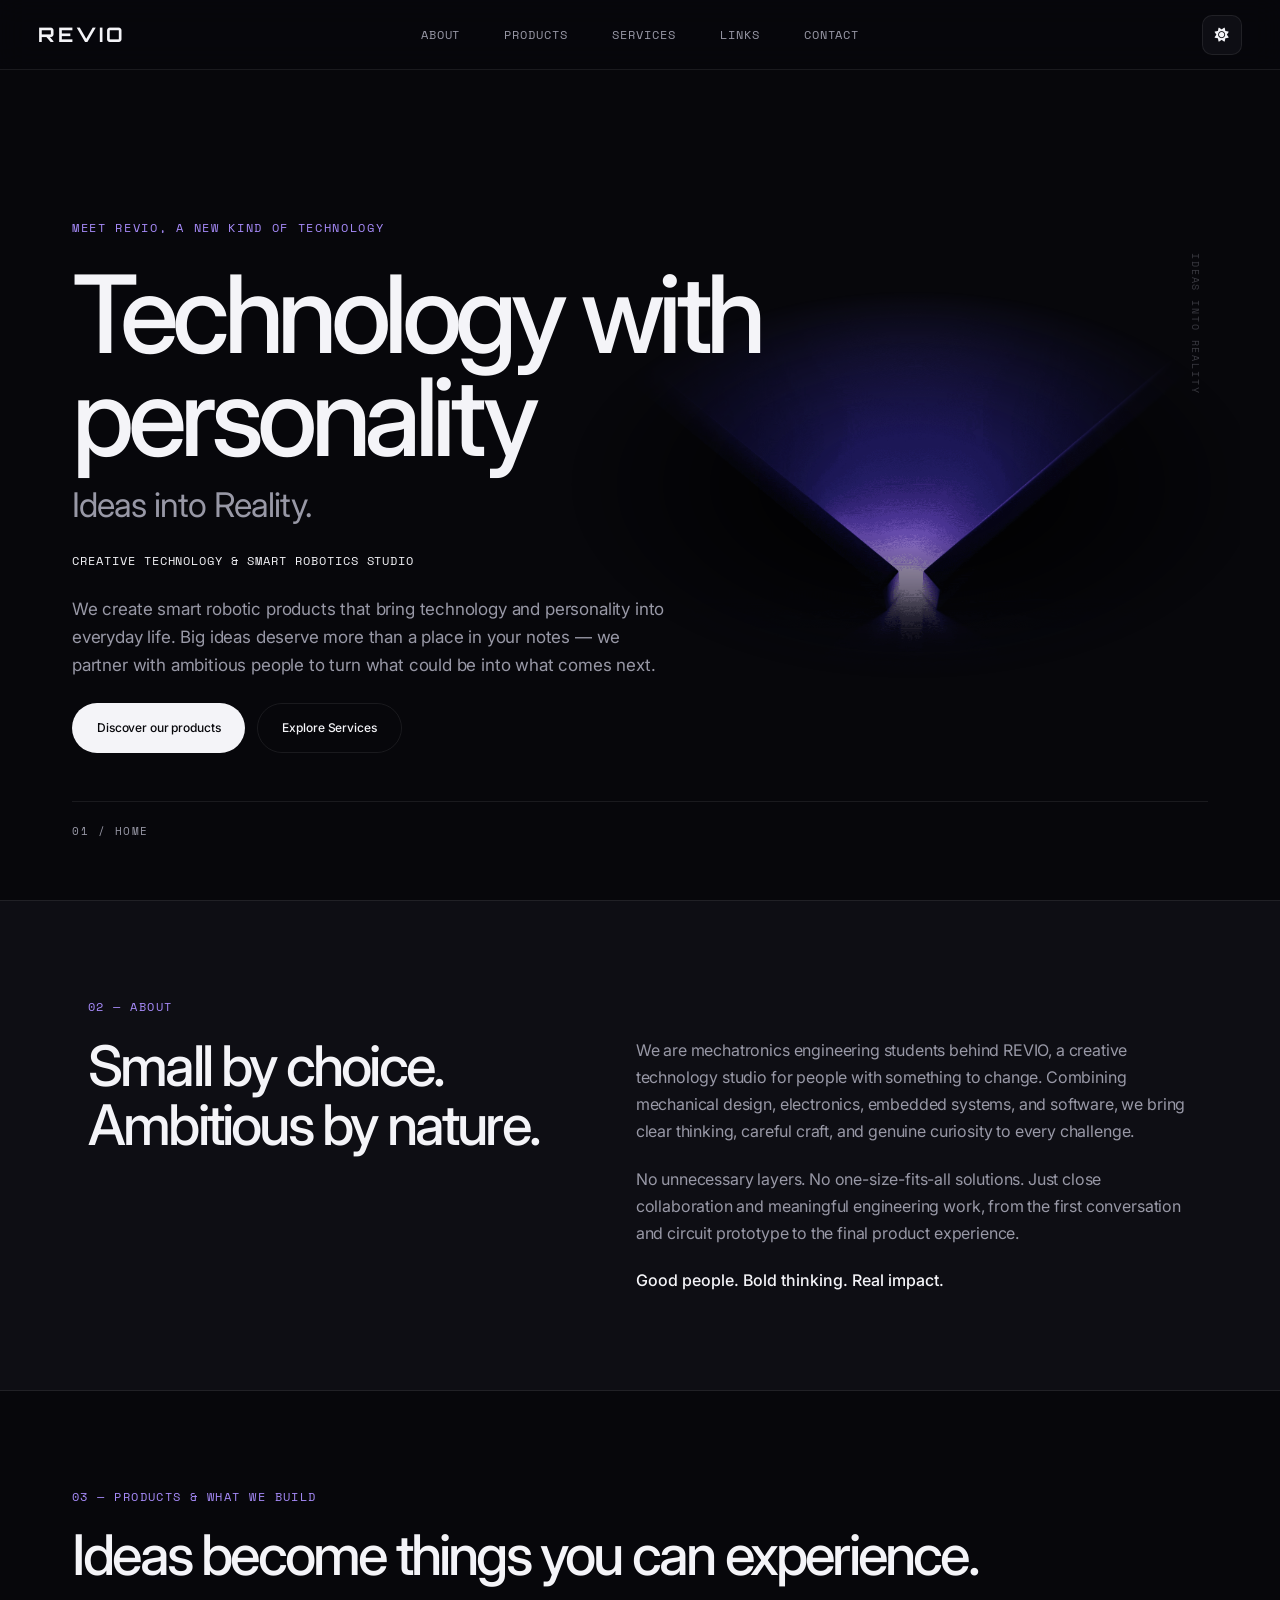
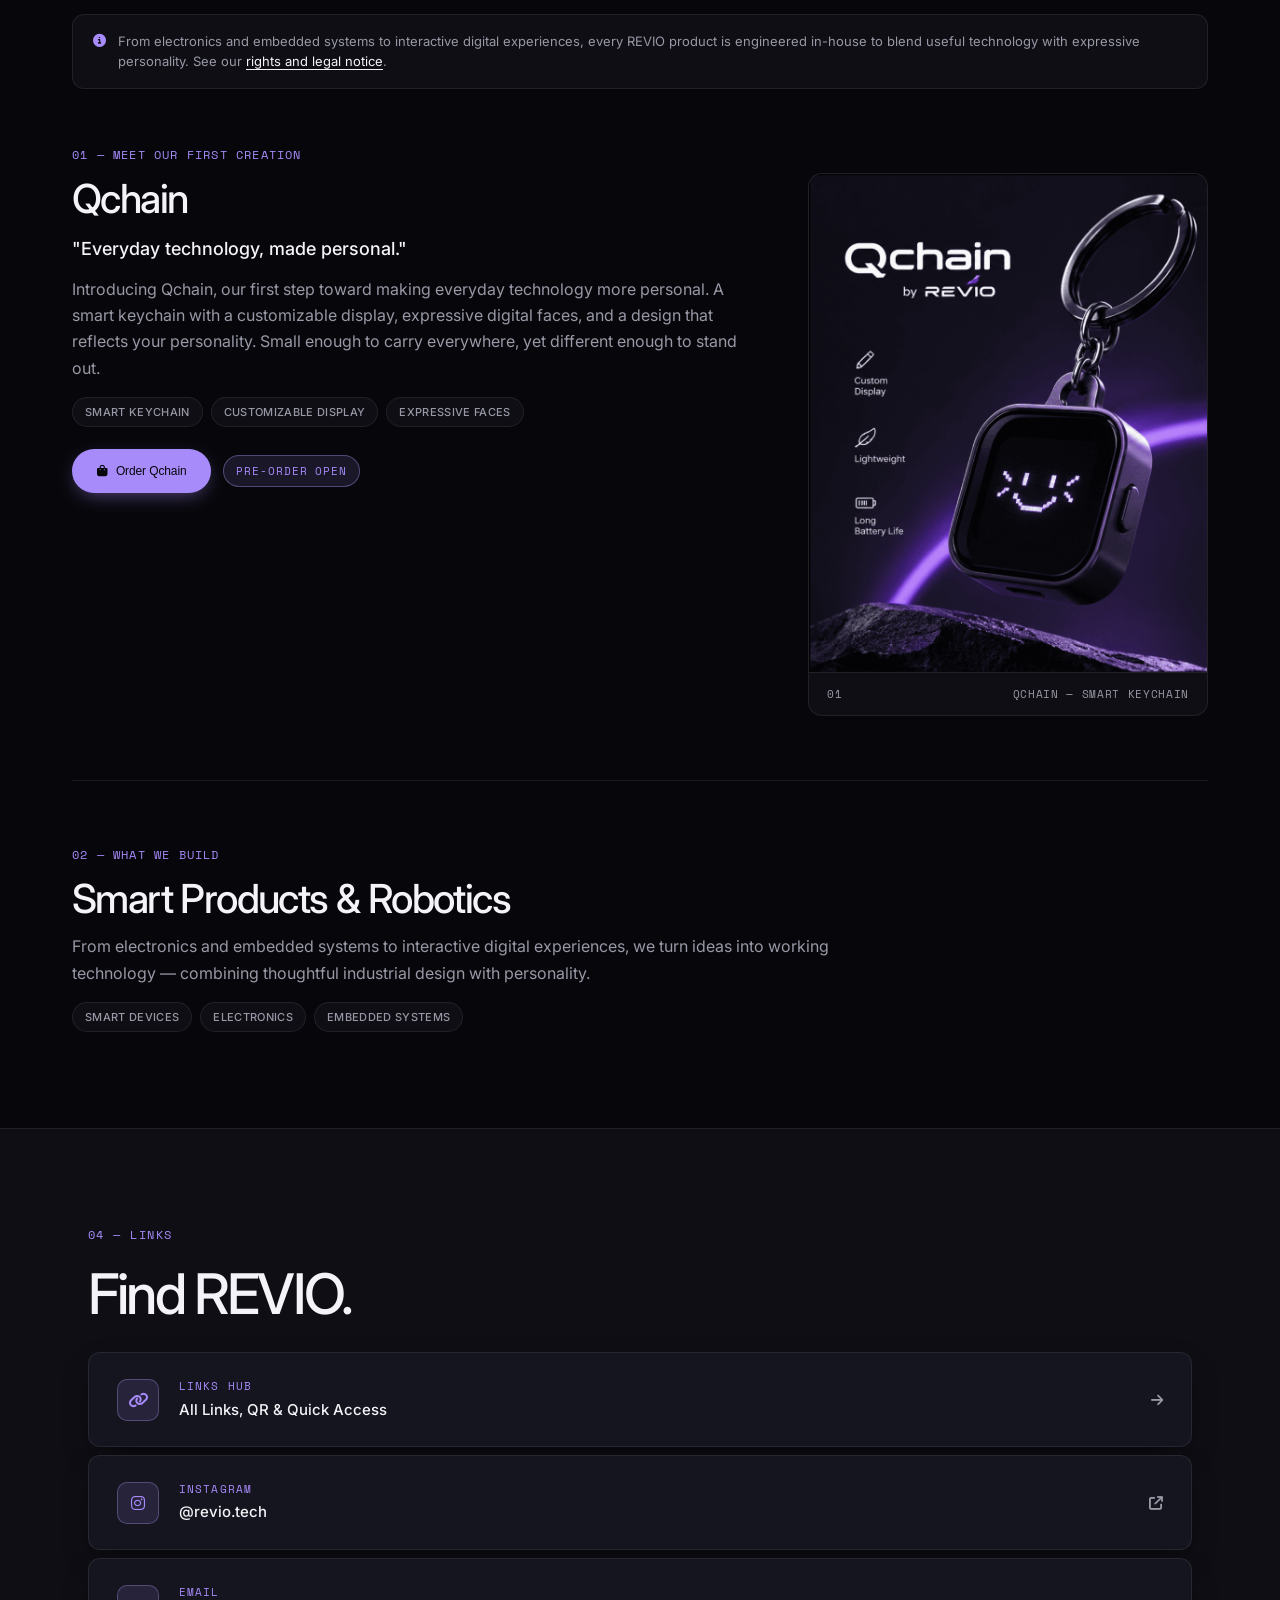
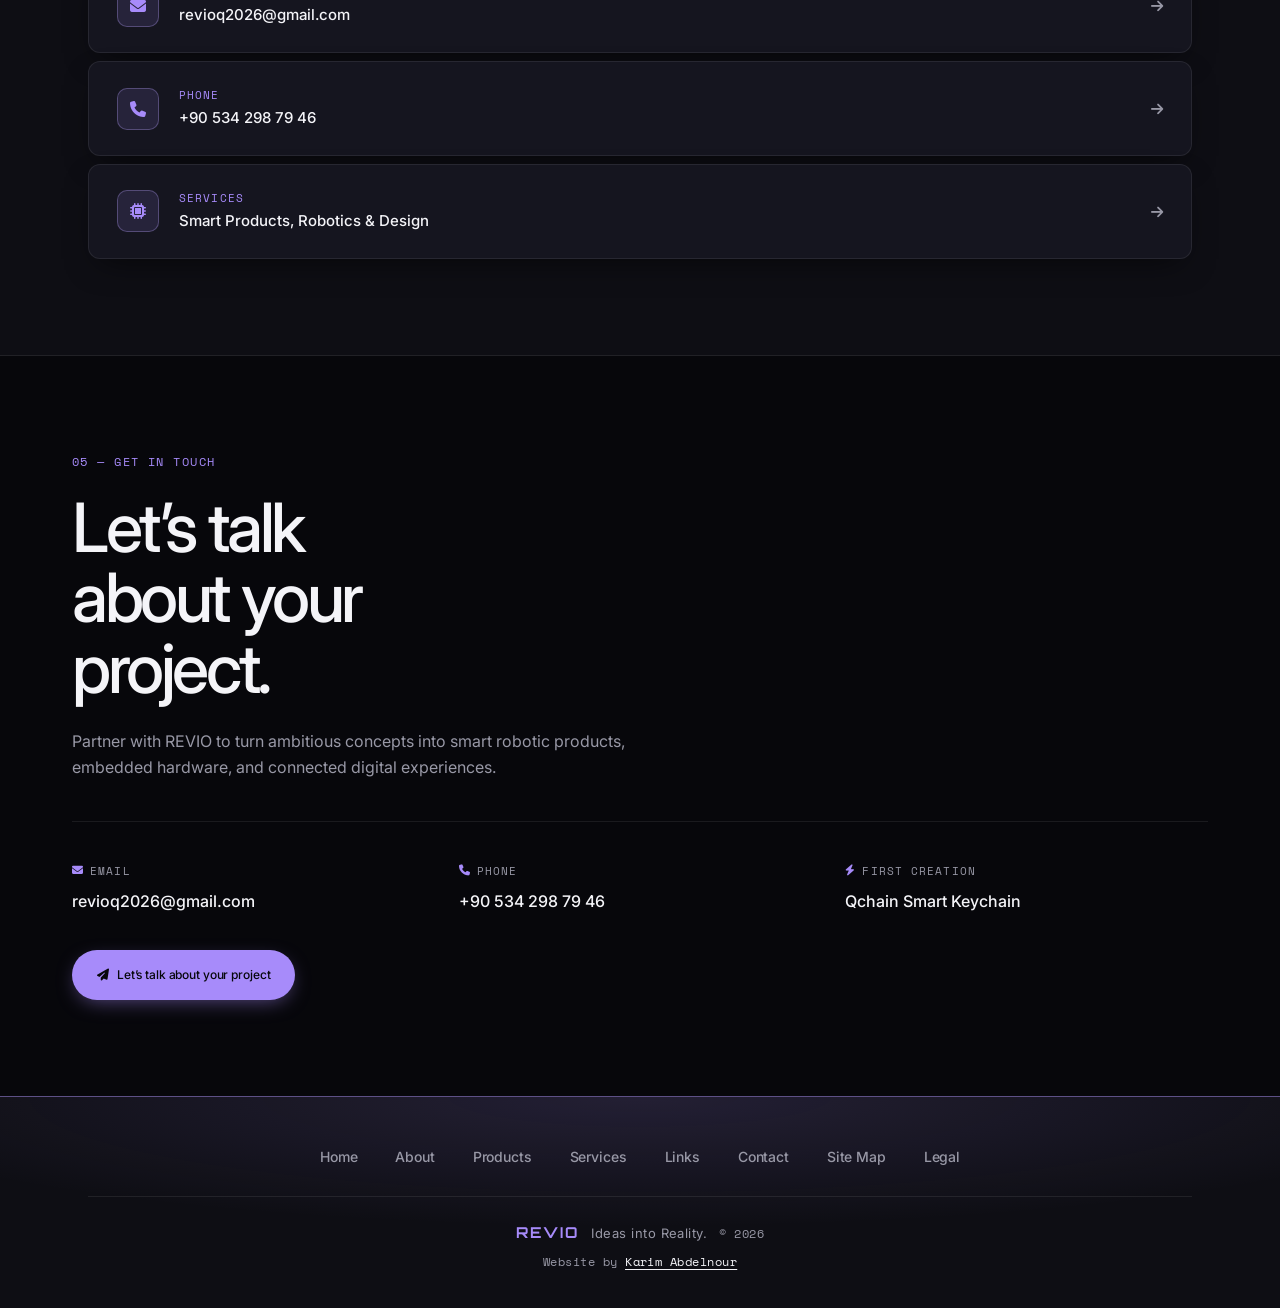
==== index.html @ 7140d154 "Build REVIO website with mobile optimization, order modal, and legal notices" ====
<!DOCTYPE html>
<html lang="en">
<head>
  <meta charset="UTF-8" />
  <meta name="viewport" content="width=device-width, initial-scale=1.0, viewport-fit=cover" />
  <title>REVIO — Ideas into Reality.</title>
  <meta name="description" content="REVIO is a creative technology studio founded by mechatronics engineering students building smart robotic products, embedded systems, and interactive experiences." />
  <link rel="icon" type="image/svg+xml" href="favicon.svg" />

  <!-- Open Graph / Meta -->
  <meta property="og:type" content="website" />
  <meta property="og:title" content="REVIO — Ideas into Reality." />
  <meta property="og:description" content="Strategy, design, and technology for ambitious ideas." />
  <meta property="og:site_name" content="REVIO" />
  <meta name="twitter:card" content="summary_large_image" />
  <meta name="twitter:title" content="REVIO — Ideas into Reality." />
  <meta name="twitter:description" content="We create smart robotic products that bring technology and personality into everyday life." />

  <!-- Theme Script -->
  <script src="theme.js"></script>

  <!-- Fonts & Icons -->
  <link rel="preconnect" href="https://fonts.googleapis.com" />
  <link rel="preconnect" href="https://fonts.gstatic.com" crossorigin />
  <link href="https://fonts.googleapis.com/css2?family=Inter:wght@400;500;600;700&family=Orbitron:wght@600;700;800&family=Space+Mono:wght@400;700&display=swap" rel="stylesheet" />
  <link rel="stylesheet" href="https://cdnjs.cloudflare.com/ajax/libs/font-awesome/6.5.1/css/all.min.css" />
  <link rel="stylesheet" href="style.css" />
</head>
<body>

  <!-- FIXED HEADER -->
  <header>
    <div class="header-content">
      <div class="header-left">
        <a href="#home" class="site-name">REVIO</a>
      </div>
      <nav id="main-nav">
        <a href="#about">About</a>
        <a href="#work">Products</a>
        <a href="services.html">Services</a>
        <a href="links.html">Links</a>
        <a href="contact.html">Contact</a>
      </nav>
      <div class="header-actions">
        <button class="hamburger" id="hamburger" aria-label="Toggle navigation menu" aria-expanded="false">
          <span></span><span></span><span></span>
        </button>
      </div>
    </div>
  </header>

  <!-- 01 — HERO -->
  <section id="home" class="hero">
    <div class="hero-bg-visual" aria-hidden="true">
      <img src="assets/hero-device.png" alt="" />
    </div>
    <div class="hero-content">
      <p class="hero-eyebrow">MEET REVIO, A NEW KIND OF TECHNOLOGY</p>
      <h1 class="hero-title">Technology with personality<em>Ideas into Reality.</em></h1>
      <div class="hero-meta">
        <p class="hero-role">CREATIVE TECHNOLOGY &amp; SMART ROBOTICS STUDIO</p>
      </div>
      <p class="hero-desc">We create smart robotic products that bring technology and personality into everyday life. Big ideas deserve more than a place in your notes — we partner with ambitious people to turn what could be into what comes next.</p>
      <div class="hero-actions">
        <a href="#work" class="btn btn-primary">Discover our products</a>
        <a href="services.html" class="btn btn-ghost">Explore Services</a>
      </div>
    </div>
    <div class="hero-index">01 / HOME</div>
  </section>

  <!-- 02 — ABOUT -->
  <section id="about" class="about">
    <div class="about-inner">
      <div class="section-label"><span class="accent">02 — ABOUT</span></div>
      <div class="about-grid">
        <div class="about-left">
          <h2 class="section-title">Small by choice.<br />Ambitious by nature.</h2>
        </div>
        <div class="about-right">
          <p class="about-bio">We are mechatronics engineering students behind REVIO, a creative technology studio for people with something to change. Combining mechanical design, electronics, embedded systems, and software, we bring clear thinking, careful craft, and genuine curiosity to every challenge.</p>
          <p class="about-bio">No unnecessary layers. No one-size-fits-all solutions. Just close collaboration and meaningful engineering work, from the first conversation and circuit prototype to the final product experience.</p>
          <p class="about-signoff">Good people. Bold thinking. Real impact.</p>
        </div>
      </div>
    </div>
  </section>

  <!-- 03 — PRODUCTS & WHAT WE BUILD -->
  <section id="work" class="work">
    <div class="section-label"><span class="accent">03 — PRODUCTS &amp; WHAT WE BUILD</span></div>
    <h2 class="section-title">Ideas become things you can experience.</h2>
    <aside class="portfolio-notice" aria-label="Studio notice">
      <i class="fa-solid fa-circle-info" aria-hidden="true"></i>
      <p>From electronics and embedded systems to interactive digital experiences, every REVIO product is engineered in-house to blend useful technology with expressive personality. See our <a href="legal.html">rights and legal notice</a>.</p>
    </aside>

    <!-- Featured Creation 1: Qchain -->
    <article class="project project-split" id="proj-qchain">
      <div class="project-header">
        <span class="project-index">01 — MEET OUR FIRST CREATION</span>
        <h3 class="project-name">Qchain</h3>
        <p class="project-tagline">"Everyday technology, made personal."</p>
        <p class="project-desc">Introducing Qchain, our first step toward making everyday technology more personal. A smart keychain with a customizable display, expressive digital faces, and a design that reflects your personality. Small enough to carry everywhere, yet different enough to stand out.</p>
        <div class="project-meta"><span>SMART KEYCHAIN</span><span>CUSTOMIZABLE DISPLAY</span><span>EXPRESSIVE FACES</span></div>
        <div class="project-actions">
          <button type="button" class="btn btn-accent" id="open-order-modal">
            <i class="fa-solid fa-bag-shopping" aria-hidden="true"></i> Order Qchain
          </button>
          <span class="order-badge">PRE-ORDER OPEN</span>
        </div>
      </div>
      <div class="project-feature">
        <img class="asset-image" src="assets/qchain.png" alt="Qchain smart keychain with customizable expressive display" loading="lazy" />
        <div class="feature-label"><span>01</span><span>QCHAIN — SMART KEYCHAIN</span></div>
      </div>
    </article>

    <div class="project-divider"></div>

    <!-- Capability Pillar 2: Smart Products & Robotics -->
    <article class="project" id="proj-robotics">
      <div class="project-header">
        <span class="project-index">02 — WHAT WE BUILD</span>
        <h3 class="project-name">Smart Products &amp; Robotics</h3>
        <p class="project-desc">From electronics and embedded systems to interactive digital experiences, we turn ideas into working technology — combining thoughtful industrial design with personality.</p>
        <div class="project-meta"><span>SMART DEVICES</span><span>ELECTRONICS</span><span>EMBEDDED SYSTEMS</span></div>
      </div>
    </article>
  </section>

  <!-- 04 — LINKS -->
  <section id="links" class="links-section">
    <div class="links-section-inner">
      <div class="section-label"><span class="accent">04 — LINKS</span></div>
      <h2 class="section-title">Find REVIO.</h2>
      <div class="links-grid">
        <a href="links.html" class="link-card" id="link-hub">
          <div class="link-icon"><i class="fa-solid fa-link"></i></div>
          <div class="link-info"><span class="link-platform">LINKS HUB</span><span class="link-value">All Links, QR &amp; Quick Access</span></div>
          <div class="link-arrow"><i class="fa-solid fa-arrow-right"></i></div>
        </a>
        <a href="https://www.instagram.com/revio.tech" target="_blank" rel="noopener noreferrer" class="link-card" id="link-instagram">
          <div class="link-icon"><i class="fa-brands fa-instagram"></i></div>
          <div class="link-info"><span class="link-platform">INSTAGRAM</span><span class="link-value">@revio.tech</span></div>
          <div class="link-arrow"><i class="fa-solid fa-arrow-up-right-from-square"></i></div>
        </a>
        <a href="mailto:revioq2026@gmail.com" class="link-card" id="link-email">
          <div class="link-icon"><i class="fa-solid fa-envelope"></i></div>
          <div class="link-info"><span class="link-platform">EMAIL</span><span class="link-value">revioq2026@gmail.com</span></div>
          <div class="link-arrow"><i class="fa-solid fa-arrow-right"></i></div>
        </a>
        <a href="tel:+905342987946" class="link-card" id="link-phone">
          <div class="link-icon"><i class="fa-solid fa-phone"></i></div>
          <div class="link-info"><span class="link-platform">PHONE</span><span class="link-value">+90 534 298 79 46</span></div>
          <div class="link-arrow"><i class="fa-solid fa-arrow-right"></i></div>
        </a>
        <a href="services.html" class="link-card" id="link-services">
          <div class="link-icon"><i class="fa-solid fa-microchip"></i></div>
          <div class="link-info"><span class="link-platform">SERVICES</span><span class="link-value">Smart Products, Robotics &amp; Design</span></div>
          <div class="link-arrow"><i class="fa-solid fa-arrow-right"></i></div>
        </a>
      </div>
    </div>
  </section>

  <!-- 05 — CONTACT -->
  <section id="contact" class="contact">
    <div class="section-label"><span class="accent">05 — GET IN TOUCH</span></div>
    <h2 class="contact-heading">Let’s talk<br />about your<br />project.</h2>
    <p class="contact-sub">Partner with REVIO to turn ambitious concepts into smart robotic products, embedded hardware, and connected digital experiences.</p>
    <div class="contact-divider"></div>
    <div class="contact-row">
      <div class="contact-col">
        <p class="contact-label"><i class="fa-solid fa-envelope"></i> EMAIL</p>
        <a href="mailto:revioq2026@gmail.com">revioq2026@gmail.com</a>
      </div>
      <div class="contact-col">
        <p class="contact-label"><i class="fa-solid fa-phone"></i> PHONE</p>
        <a href="tel:+905342987946">+90 534 298 79 46</a>
      </div>
      <div class="contact-col">
        <p class="contact-label"><i class="fa-solid fa-bolt"></i> FIRST CREATION</p>
        <a href="#proj-qchain">Qchain Smart Keychain</a>
      </div>
    </div>
    <div class="contact-cta">
      <a href="contact.html" class="btn btn-accent">
        <i class="fa-solid fa-paper-plane"></i> Let’s talk about your project
      </a>
    </div>
  </section>

  <!-- FOOTER -->
  <footer>
    <div class="footer-top">
      <div class="footer-links">
        <a href="index.html#home">Home</a>
        <a href="index.html#about">About</a>
        <a href="index.html#work">Products</a>
        <a href="services.html">Services</a>
        <a href="links.html">Links</a>
        <a href="contact.html">Contact</a>
        <a href="sitemap.html">Site Map</a>
        <a href="legal.html">Legal</a>
      </div>
    </div>
    <div class="footer-copyright">
      <div class="footer-brand">
        <strong>REVIO</strong>
        <span>Ideas into Reality.</span>
        <span class="footer-year">&copy; 2026</span>
      </div>
      <p class="site-credit">Website by <a href="https://karimuq.github.io/website/" target="_blank" rel="noopener noreferrer">Karim Abdelnour</a></p>
    </div>
  </footer>

  <!-- QCHAIN ORDER MODAL -->
  <div class="order-modal" id="order-modal" role="dialog" aria-modal="true" aria-labelledby="order-modal-title" hidden>
    <div class="order-modal-backdrop" data-order-close></div>
    <div class="order-modal-panel">
      <div class="order-modal-header">
        <div>
          <span class="order-kicker">PRE-ORDER REQUEST</span>
          <h2 id="order-modal-title">Order Qchain</h2>
        </div>
        <button type="button" class="order-modal-close" id="close-order-modal" aria-label="Close order dialog">
          <i class="fa-solid fa-xmark" aria-hidden="true"></i>
        </button>
      </div>

      <form action="https://formsubmit.co/revioq2026@gmail.com" method="POST" id="qchain-order-form" class="order-form">
        <input type="hidden" name="_subject" value="New Qchain Order Request — REVIO" />
        <input type="hidden" name="_template" value="table" />
        <input type="hidden" name="_captcha" value="false" />
        <input type="hidden" name="_next" id="order-form-next" value="thanks.html?order=qchain" />
        <input type="hidden" name="product" value="Qchain Smart Keychain" />
        <input type="hidden" name="order_reference" id="order-reference" value="" />

        <div class="order-summary-bar">
          <div>
            <strong>Qchain — Smart Keychain</strong>
            <span>Customizable display &bull; Expressive digital faces</span>
          </div>
          <div class="qty-control" aria-label="Quantity">
            <button type="button" class="qty-btn" id="qty-minus" aria-label="Decrease quantity">&minus;</button>
            <input type="number" id="order-qty" name="quantity" value="1" min="1" max="20" readonly aria-label="Order quantity" />
            <button type="button" class="qty-btn" id="qty-plus" aria-label="Increase quantity">+</button>
          </div>
        </div>

        <div class="form-grid">
          <div class="form-field">
            <label for="order-edition">Finish / Edition</label>
            <select id="order-edition" name="edition">
              <option value="Standard Matte Black">Standard Matte Black</option>
              <option value="Custom Request (Specify in Notes)">Custom Request (Specify in Notes)</option>
            </select>
          </div>
          <div class="form-field">
            <label for="order-custom">Display / Face Note (Optional)</label>
            <input type="text" id="order-custom" name="personalization_note" placeholder="e.g. Custom startup face or text" />
          </div>
        </div>

        <div class="form-grid">
          <div class="form-field">
            <label for="order-name">Full Name *</label>
            <input type="text" id="order-name" name="name" placeholder="e.g. Alex Morgan" required />
          </div>
          <div class="form-field">
            <label for="order-email">Email Address *</label>
            <input type="email" id="order-email" name="email" placeholder="name@example.com" required />
          </div>
        </div>

        <div class="form-grid">
          <div class="form-field">
            <label for="order-phone">Phone Number *</label>
            <input type="tel" id="order-phone" name="phone" placeholder="+90 5XX XXX XX XX" required />
          </div>
          <div class="form-field">
            <label for="order-city">City / Country *</label>
            <input type="text" id="order-city" name="city" placeholder="e.g. Istanbul, Turkey" required />
          </div>
        </div>

        <div class="form-field">
          <label for="order-address">Shipping Address *</label>
          <textarea id="order-address" name="shipping_address" class="order-address-input" placeholder="Street, building, apartment, postal code..." required></textarea>
        </div>

        <button type="submit" class="btn-submit">
          <i class="fa-solid fa-bag-shopping" aria-hidden="true"></i> Submit Order Request
        </button>
        <p class="order-disclaimer">No payment is charged now. REVIO will confirm availability, pricing &amp; shipping via email or phone.</p>
      </form>
    </div>
  </div>

  <script src="script.js"></script>
</body>
</html>
---- style.css ----
/* ==========================================================================
   REVIO TECH — SITE STRUCTURE & ANIMATIONS
   Theme: #07070b Obsidian / #0e0e14 Surface / #a78bfa Violet / Inter
   ========================================================================== */

:root,
[data-theme="dark"] {
  --bg-primary: #07070b;
  --bg-surface: #0e0e14;
  --bg-elevated: #15151f;
  --border-subtle: rgba(255, 255, 255, 0.08);
  --border-hover: rgba(167, 139, 250, 0.42);
  --text-primary: #f4f4f8;
  --text-muted: #9898a6;
  --accent: #a78bfa;
  --accent-hover: #c4b5fd;
  --accent-soft: rgba(167, 139, 250, 0.12);
  --accent-contrast: #07070b;
  --pill-bg: #f4f4f8;
  --pill-text: #07070b;
  --header-bg: rgba(7, 7, 11, 0.82);
  --shadow-card: 0 12px 32px -12px rgba(0, 0, 0, 0.65);
  --selection-bg: rgba(167, 139, 250, 0.28);
  --font-sans: "Inter", -apple-system, BlinkMacSystemFont, "Segoe UI", Roboto, sans-serif;
  --font-mono: "Space Mono", ui-monospace, SFMono-Regular, monospace;
}

[data-theme="light"] {
  --bg-primary: #fafafe;
  --bg-surface: #f1f0f7;
  --bg-elevated: #ffffff;
  --border-subtle: rgba(17, 17, 27, 0.09);
  --border-hover: rgba(109, 40, 217, 0.36);
  --text-primary: #111118;
  --text-muted: #5a5a6e;
  --accent: #6d28d9;
  --accent-hover: #5b21b6;
  --accent-soft: rgba(109, 40, 217, 0.08);
  --accent-contrast: #ffffff;
  --pill-bg: #111118;
  --pill-text: #fafafe;
  --header-bg: rgba(250, 250, 254, 0.86);
  --shadow-card: 0 10px 28px -10px rgba(17, 17, 24, 0.08);
  --selection-bg: rgba(109, 40, 217, 0.16);
}

*,
*::before,
*::after {
  box-sizing: border-box;
  margin: 0;
  padding: 0;
}

::selection {
  background: var(--selection-bg);
  color: var(--text-primary);
}

html {
  scroll-behavior: smooth;
  background-color: var(--bg-primary);
  color: var(--text-primary);
  font-family: var(--font-sans);
  -webkit-font-smoothing: antialiased;
  -moz-osx-font-smoothing: grayscale;
}

body {
  background-color: var(--bg-primary);
  color: var(--text-primary);
  line-height: 1.65;
  overflow-x: hidden;
  min-height: 100vh;
  display: flex;
  flex-direction: column;
  transition: background-color 0.25s ease, color 0.25s ease;
}

body.menu-open,
body.viewer-open {
  overflow: hidden;
}

a {
  color: inherit;
  text-decoration: none;
}

img {
  display: block;
  max-width: 100%;
}

section[id],
article[id] {
  scroll-margin-top: 85px;
}

/* ===== FIXED HEADER (3-COLUMN STRUCTURE + SCROLL SHRINK) ===== */
header {
  position: fixed;
  top: 0;
  left: 0;
  width: 100%;
  height: 70px;
  z-index: 1000;
  border-bottom: 1px solid var(--border-subtle);
  transition: height 0.3s ease;
}

/* Backdrop blur on ::before so position:fixed mobile nav isn't trapped inside header */
header::before {
  content: "";
  position: absolute;
  inset: 0;
  z-index: -1;
  background: var(--header-bg);
  backdrop-filter: blur(14px);
  -webkit-backdrop-filter: blur(14px);
}

header.scrolled {
  height: 60px;
}

.header-content {
  height: 100%;
  max-width: 1400px;
  margin: 0 auto;
  padding: 0 3%;
  display: grid;
  grid-template-columns: 1fr auto 1fr;
  align-items: center;
  gap: 16px;
}

.header-left {
  justify-self: start;
  display: flex;
  align-items: center;
}

.site-name {
  font-family: "Orbitron", var(--font-sans);
  font-size: 20px;
  font-weight: 700;
  letter-spacing: 0.14em;
  text-transform: uppercase;
  color: var(--text-primary);
  transition: color 0.2s ease;
}

.site-name:hover {
  color: var(--accent);
}

#main-nav {
  justify-self: center;
  display: flex;
  align-items: center;
  gap: 1.25rem;
}

#main-nav a {
  position: relative;
  display: inline-flex;
  align-items: center;
  min-height: 44px;
  padding: 0.5rem 0.75rem;
  font-family: var(--font-mono);
  font-size: 0.75rem;
  letter-spacing: 0.08em;
  text-transform: uppercase;
  color: var(--text-muted);
  transition: color 0.3s ease;
}

#main-nav a::after {
  content: "";
  position: absolute;
  bottom: 4px;
  left: 50%;
  width: 0;
  height: 2px;
  background: var(--accent);
  transform: translateX(-50%);
  transition: width 0.3s ease;
}

#main-nav a:hover,
#main-nav a.active {
  color: var(--text-primary);
}

#main-nav a:hover::after,
#main-nav a.active::after {
  width: 60%;
}

.header-actions {
  justify-self: end;
  display: flex;
  align-items: center;
  gap: 10px;
}

.theme-toggle {
  justify-self: end;
  width: 40px;
  height: 40px;
  border-radius: 10px;
  border: 1px solid var(--border-subtle);
  background: var(--bg-surface);
  color: var(--text-primary);
  display: inline-flex;
  align-items: center;
  justify-content: center;
  cursor: pointer;
  font-size: 14px;
  transition: border-color 0.2s ease, transform 0.2s ease, color 0.2s ease;
  flex-shrink: 0;
}

.theme-toggle:hover {
  border-color: var(--accent);
  color: var(--accent);
  transform: translateY(-1px);
}

/* Hamburger */
.hamburger {
  display: none;
  flex-direction: column;
  justify-content: space-between;
  align-items: center;
  width: 44px;
  height: 44px;
  background: transparent;
  border: none;
  cursor: pointer;
  padding: 13px 9px;
  position: relative;
  z-index: 1002;
}

.hamburger span {
  width: 26px;
  height: 2px;
  background: var(--text-primary);
  border-radius: 10px;
  transition: transform 0.3s ease, opacity 0.3s ease;
}

.hamburger.active span:nth-child(1) {
  transform: translateY(8px) rotate(45deg);
}

.hamburger.active span:nth-child(2) {
  opacity: 0;
}

.hamburger.active span:nth-child(3) {
  transform: translateY(-8px) rotate(-45deg);
}

main,
section#home {
  margin-top: 70px;
}

/* ===== SHARED SECTION TYPOGRAPHY & BUTTONS ===== */
section {
  width: 100%;
}

.section-label {
  font-family: var(--font-mono);
  font-size: 12px;
  font-weight: 400;
  letter-spacing: 0.12em;
  text-transform: uppercase;
  color: var(--text-muted);
  margin-bottom: 20px;
}

.section-label .accent,
.accent {
  color: var(--accent);
}

.section-title {
  font-size: clamp(28px, 5vw, 56px);
  font-weight: 500;
  line-height: 1.06;
  letter-spacing: -0.05em;
  color: var(--text-primary);
  margin-bottom: 28px;
}

.btn {
  display: inline-flex;
  align-items: center;
  justify-content: center;
  gap: 8px;
  border-radius: 100px;
  padding: 14px 24px;
  font-size: 12px;
  font-weight: 500;
  letter-spacing: -0.01em;
  cursor: pointer;
  border: 1px solid transparent;
  transition: transform 0.25s ease, opacity 0.25s ease, border-color 0.25s ease, background-color 0.25s ease;
}

.btn:hover {
  transform: translateY(-2px);
}

.btn-primary {
  background-color: var(--pill-bg);
  color: var(--pill-text);
}

.btn-accent {
  background-color: var(--accent);
  color: var(--accent-contrast);
  box-shadow: 0 6px 20px -6px color-mix(in srgb, var(--accent) 55%, transparent);
}

.btn-accent:hover {
  background-color: var(--accent-hover);
}

.btn-ghost {
  background-color: transparent;
  color: var(--text-primary);
  border-color: var(--border-subtle);
}

.btn-ghost:hover {
  border-color: var(--border-hover);
  background-color: var(--bg-surface);
}

/* ===== 01 — HERO ===== */
.hero {
  min-height: calc(100vh - 70px);
  min-height: calc(100svh - 70px);
  max-width: 1200px;
  margin: 70px auto 0;
  padding: 100px 32px 60px;
  display: flex;
  flex-direction: column;
  justify-content: flex-end;
  position: relative;
  overflow: hidden;
  isolation: isolate;
}

.hero::after {
  content: "IDEAS INTO REALITY";
  position: absolute;
  right: 3%;
  top: 22%;
  color: var(--text-muted);
  opacity: 0.35;
  font: 0.65rem var(--font-mono);
  letter-spacing: 0.18em;
  writing-mode: vertical-rl;
  pointer-events: none;
}

.hero-content {
  position: relative;
  z-index: 1;
  display: flex;
  flex-direction: column;
  align-items: flex-start;
  gap: 24px;
}

.hero-bg-visual {
  position: absolute;
  right: -2%;
  top: 50%;
  transform: translateY(-50%);
  width: min(56vw, 700px);
  z-index: -1;
  pointer-events: none;
  opacity: 0.78;
  mix-blend-mode: screen;
  -webkit-mask-image: radial-gradient(closest-side at center, rgba(0, 0, 0, 1) 25%, rgba(0, 0, 0, 0.5) 62%, rgba(0, 0, 0, 0) 98%);
  mask-image: radial-gradient(closest-side at center, rgba(0, 0, 0, 1) 25%, rgba(0, 0, 0, 0.5) 62%, rgba(0, 0, 0, 0) 98%);
}

.hero-bg-visual img {
  width: 100%;
  height: auto;
  object-fit: cover;
  filter: brightness(1.15) contrast(1.06);
}

[data-theme="light"] .hero-bg-visual {
  opacity: 0.28;
  mix-blend-mode: multiply;
}

[data-theme="light"] .hero-bg-visual img {
  filter: invert(1) hue-rotate(180deg) saturate(1.35) contrast(1.05);
}

.hero-eyebrow {
  font-family: var(--font-mono);
  font-size: 12px;
  letter-spacing: 0.14em;
  text-transform: uppercase;
  color: var(--accent);
}

.hero-title {
  font-size: clamp(34px, 8.5vw, 108px);
  font-weight: 500;
  line-height: 0.96;
  letter-spacing: -0.06em;
  color: var(--text-primary);
}

.hero-title em {
  display: block;
  font-style: normal;
  font-size: clamp(19px, 2.8vw, 34px);
  letter-spacing: -0.03em;
  line-height: 1.3;
  color: var(--text-muted);
  margin-top: 14px;
  font-weight: 400;
}

.hero-meta {
  display: flex;
  flex-wrap: wrap;
  align-items: center;
  gap: 12px 24px;
}

.hero-role {
  font-family: var(--font-mono);
  font-size: 12px;
  font-weight: 400;
  letter-spacing: 0.08em;
  text-transform: uppercase;
  color: var(--text-primary);
}

.hero-desc {
  font-size: 17px;
  line-height: 1.65;
  letter-spacing: -0.01em;
  color: var(--text-muted);
  max-width: 600px;
}

.hero-actions {
  display: flex;
  flex-wrap: wrap;
  gap: 12px;
}

.hero-index {
  margin-top: 48px;
  padding-top: 20px;
  border-top: 1px solid var(--border-subtle);
  font-family: var(--font-mono);
  font-size: 11px;
  letter-spacing: 0.14em;
  color: var(--text-muted);
}

/* ===== 02 — ABOUT ===== */
.about {
  background-color: var(--bg-surface);
  border-top: 1px solid var(--border-subtle);
  border-bottom: 1px solid var(--border-subtle);
  padding: 96px 32px;
}

.about-inner {
  max-width: 1104px;
  margin: 0 auto;
}

.about-grid {
  display: grid;
  grid-template-columns: 1fr 1.15fr;
  gap: 64px;
  align-items: start;
}

.about-bio {
  font-size: 16px;
  line-height: 1.7;
  letter-spacing: -0.01em;
  color: var(--text-muted);
  margin-bottom: 20px;
}

.about-signoff {
  font-size: 16px;
  font-weight: 500;
  color: var(--text-primary);
}

/* ===== 03 — WORK / PRODUCTS ===== */
.work {
  max-width: 1200px;
  margin: 0 auto;
  padding: 96px 32px;
}

.portfolio-notice {
  display: flex;
  align-items: flex-start;
  gap: 12px;
  padding: 16px 20px;
  border-radius: 12px;
  background: var(--bg-surface);
  border: 1px solid var(--border-subtle);
  font-size: 13px;
  line-height: 1.6;
  color: var(--text-muted);
  margin-bottom: 56px;
}

.portfolio-notice i {
  color: var(--accent);
  margin-top: 3px;
}

.portfolio-notice a {
  color: var(--text-primary);
  text-decoration: underline;
  text-underline-offset: 3px;
}

.project {
  display: flex;
  flex-direction: column;
  gap: 28px;
}

.project-split {
  display: grid;
  grid-template-columns: minmax(0, 1.2fr) minmax(280px, 400px);
  gap: 48px;
  align-items: start;
}

.project-split .project-feature {
  max-width: 100%;
  width: 100%;
  justify-self: end;
  margin-top: 28px;
}

.project-header {
  display: flex;
  flex-direction: column;
  gap: 12px;
  max-width: 760px;
}

.project-index {
  font-family: var(--font-mono);
  font-size: 12px;
  letter-spacing: 0.1em;
  text-transform: uppercase;
  color: var(--accent);
}

.project-name {
  font-size: clamp(28px, 3.6vw, 40px);
  font-weight: 500;
  line-height: 1.12;
  letter-spacing: -0.04em;
  color: var(--text-primary);
}

.project-tagline {
  font-size: 18px;
  font-weight: 500;
  color: var(--text-primary);
}

.project-desc {
  font-size: 16px;
  line-height: 1.65;
  color: var(--text-muted);
}

.project-meta {
  display: flex;
  flex-wrap: wrap;
  gap: 8px;
  margin-top: 4px;
}

.project-meta span {
  font-size: 11px;
  font-weight: 500;
  letter-spacing: 0.03em;
  padding: 5px 12px;
  border-radius: 100px;
  background: var(--bg-surface);
  border: 1px solid var(--border-subtle);
  color: var(--text-muted);
}

.project-actions {
  display: flex;
  flex-wrap: wrap;
  align-items: center;
  gap: 12px;
  margin-top: 10px;
}

.order-badge {
  font-family: var(--font-mono);
  font-size: 11px;
  letter-spacing: 0.08em;
  color: var(--accent);
  padding: 6px 12px;
  border-radius: 100px;
  border: 1px solid color-mix(in srgb, var(--accent) 32%, var(--border-subtle));
  background: var(--accent-soft);
}

.project-divider {
  height: 1px;
  background: var(--border-subtle);
  margin: 64px 0;
}

.asset-image {
  width: 100%;
  height: auto;
  object-fit: cover;
  cursor: zoom-in;
  transition: transform 0.35s ease, opacity 0.2s ease;
}

.project-feature {
  position: relative;
  max-width: 480px;
  border-radius: 14px;
  overflow: hidden;
  border: 1px solid var(--border-subtle);
  background: var(--bg-surface);
}

.feature-label {
  display: flex;
  justify-content: space-between;
  padding: 12px 18px;
  font-family: var(--font-mono);
  font-size: 11px;
  letter-spacing: 0.06em;
  color: var(--text-muted);
  border-top: 1px solid var(--border-subtle);
}

/* ===== 04 — LINKS SECTION ===== */
.links-section {
  background: var(--bg-surface);
  border-top: 1px solid var(--border-subtle);
  border-bottom: 1px solid var(--border-subtle);
  padding: 96px 32px;
}

.links-section-inner {
  max-width: 1104px;
  margin: 0 auto;
}

.links-grid {
  display: flex;
  flex-direction: column;
  gap: 8px;
}

.link-card {
  display: flex;
  align-items: center;
  gap: 20px;
  padding: 24px 28px;
  border-radius: 12px;
  background: var(--bg-elevated);
  border: 1px solid var(--border-subtle);
  box-shadow: var(--shadow-card);
  transition: border-color 0.25s ease, transform 0.25s ease, background-color 0.25s ease;
}

.link-card:hover {
  border-color: var(--border-hover);
  transform: translateX(6px);
}

.link-icon {
  width: 42px;
  height: 42px;
  border-radius: 10px;
  background: var(--accent-soft);
  border: 1px solid color-mix(in srgb, var(--accent) 26%, var(--border-subtle));
  display: flex;
  align-items: center;
  justify-content: center;
  color: var(--accent);
  font-size: 16px;
  flex-shrink: 0;
}

.link-info {
  display: flex;
  flex-direction: column;
  gap: 2px;
  flex: 1;
  min-width: 0;
}

.link-platform {
  font-family: var(--font-mono);
  font-size: 11px;
  letter-spacing: 0.1em;
  color: var(--accent);
}

.link-value {
  font-size: 15px;
  font-weight: 500;
  color: var(--text-primary);
  overflow-wrap: anywhere;
}

.link-arrow {
  color: var(--text-muted);
  font-size: 14px;
  transition: transform 0.2s ease, color 0.2s ease;
}

.link-card:hover .link-arrow {
  color: var(--accent);
  transform: translateX(4px);
}

/* ===== 05 — CONTACT SECTION ===== */
.contact {
  max-width: 1200px;
  margin: 0 auto;
  padding: 96px 32px;
}

.contact-heading {
  font-size: clamp(32px, 6vw, 68px);
  font-weight: 500;
  line-height: 1.04;
  letter-spacing: -0.05em;
  color: var(--text-primary);
  margin-bottom: 24px;
}

.contact-sub {
  font-size: 16px;
  line-height: 1.65;
  color: var(--text-muted);
  max-width: 600px;
}

.contact-divider {
  height: 1px;
  background: var(--border-subtle);
  margin: 40px 0;
}

.contact-row {
  display: grid;
  grid-template-columns: repeat(3, 1fr);
  gap: 24px;
}

.contact-label {
  font-family: var(--font-mono);
  font-size: 11px;
  letter-spacing: 0.1em;
  color: var(--text-muted);
  margin-bottom: 8px;
  display: flex;
  align-items: center;
  gap: 6px;
}

.contact-label i {
  color: var(--accent);
}

.contact-col a {
  font-size: 16px;
  font-weight: 500;
  color: var(--text-primary);
  overflow-wrap: anywhere;
  transition: color 0.2s ease;
}

.contact-col a:hover {
  color: var(--accent);
}

.contact-cta {
  margin-top: 36px;
}

/* ===== SERVICES / CONTACT / UTILITY PAGES ===== */
.services-page,
.legal-page,
.sitemap-page {
  max-width: 1200px;
  margin: 70px auto 0;
  padding: 72px 32px 96px;
}

.services-hero h1 {
  font-size: clamp(32px, 6.5vw, 76px);
  font-weight: 500;
  line-height: 1.02;
  letter-spacing: -0.05em;
  margin-bottom: 20px;
}

.services-hero h1 em,
.services-cta h2 em,
.not-found-title em {
  font-style: normal;
  color: var(--accent);
}

.services-hero p {
  font-size: 17px;
  color: var(--text-muted);
  max-width: 600px;
  margin-bottom: 28px;
}

.service-list {
  display: flex;
  flex-direction: column;
  gap: 16px;
  margin: 64px 0;
}

.service-row {
  display: grid;
  grid-template-columns: 72px 1fr;
  align-items: start;
  gap: 24px;
  padding: 32px;
  background: var(--bg-elevated);
  border: 1px solid var(--border-subtle);
  border-radius: 14px;
  box-shadow: var(--shadow-card);
  transition: border-color 0.25s ease, transform 0.25s ease;
}

.service-row:hover {
  border-color: var(--border-hover);
  transform: translateY(-2px);
}

.service-number {
  font-family: var(--font-mono);
  font-size: 13px;
  color: var(--accent);
  padding-top: 6px;
}

.service-row h2 {
  font-size: 26px;
  font-weight: 500;
  letter-spacing: -0.02em;
  margin-bottom: 10px;
}

.service-row p {
  color: var(--text-muted);
  margin-bottom: 16px;
  max-width: 640px;
}

.service-row ul {
  list-style: none;
  display: flex;
  flex-wrap: wrap;
  gap: 8px;
}

.service-row li {
  font-size: 12px;
  padding: 5px 12px;
  border-radius: 100px;
  background: var(--bg-primary);
  border: 1px solid var(--border-subtle);
  color: var(--text-muted);
}

.service-arrow {
  color: var(--text-muted);
  font-size: 14px;
  margin-top: 8px;
}

.services-process {
  padding: 56px 0;
  border-top: 1px solid var(--border-subtle);
  border-bottom: 1px solid var(--border-subtle);
}

.process-grid {
  display: grid;
  grid-template-columns: repeat(3, 1fr);
  gap: 16px;
}

.process-grid > div {
  padding: 28px;
  border-radius: 12px;
  background: var(--bg-surface);
  border: 1px solid var(--border-subtle);
}

.process-grid span {
  display: block;
  font-family: var(--font-mono);
  font-size: 12px;
  color: var(--accent);
  margin-bottom: 12px;
}

.process-grid h3 {
  font-size: 22px;
  font-weight: 500;
  margin-bottom: 8px;
}

.process-grid p {
  font-size: 14px;
  color: var(--text-muted);
}

.services-cta {
  padding-top: 64px;
}

.services-cta h2 {
  font-size: clamp(34px, 5vw, 52px);
  font-weight: 500;
  letter-spacing: -0.04em;
  line-height: 1.08;
  margin-bottom: 24px;
}

/* Contact Page */
.contact-page-container {
  max-width: 780px;
  margin: 70px auto 0;
  padding: 72px 24px 96px;
}

.contact-page-header {
  text-align: center;
  margin-bottom: 40px;
}

.contact-page-header .section-label {
  justify-content: center;
  margin-bottom: 12px;
}

.contact-page-header h1 {
  font-size: clamp(28px, 5vw, 52px);
  font-weight: 500;
  letter-spacing: -0.05em;
  margin-bottom: 14px;
}

.contact-page-header p {
  color: var(--text-muted);
  font-size: 16px;
}

.contact-form-card {
  background: var(--bg-elevated);
  border: 1px solid var(--border-subtle);
  border-radius: 16px;
  padding: 36px;
  box-shadow: var(--shadow-card);
}

.form-grid {
  display: grid;
  grid-template-columns: repeat(2, 1fr);
  gap: 18px;
  margin-bottom: 18px;
}

.form-field {
  display: flex;
  flex-direction: column;
  gap: 8px;
  margin-bottom: 18px;
}

.form-grid .form-field {
  margin-bottom: 0;
}

.form-field label {
  font-size: 12px;
  font-weight: 500;
  color: var(--text-muted);
}

.form-field input,
.form-field select,
.form-field textarea {
  width: 100%;
  padding: 13px 15px;
  border-radius: 10px;
  border: 1px solid var(--border-subtle);
  background: var(--bg-primary);
  color: var(--text-primary);
  font-family: inherit;
  font-size: 14px;
  transition: border-color 0.2s ease;
}

.form-field input:focus,
.form-field select:focus,
.form-field textarea:focus {
  outline: none;
  border-color: var(--accent);
}

.form-field textarea {
  min-height: 150px;
  resize: vertical;
}

.btn-submit {
  width: 100%;
  padding: 15px 24px;
  border-radius: 100px;
  border: none;
  background: var(--accent);
  color: var(--accent-contrast);
  box-shadow: 0 6px 20px -6px color-mix(in srgb, var(--accent) 55%, transparent);
  font-family: inherit;
  font-size: 13px;
  font-weight: 600;
  cursor: pointer;
  display: inline-flex;
  align-items: center;
  justify-content: center;
  gap: 8px;
  transition: transform 0.2s ease, background-color 0.2s ease;
}

.btn-submit:hover {
  transform: translateY(-2px);
  background: var(--accent-hover);
}

.direct-contact-note {
  margin-top: 20px;
  text-align: center;
  font-size: 13px;
  color: var(--text-muted);
}

.direct-contact-note a {
  color: var(--accent);
  text-decoration: underline;
  text-underline-offset: 3px;
}

/* Thanks / 404 / Sitemap / Legal */
.thanks-container,
.not-found-page {
  max-width: 720px;
  margin: 70px auto 0;
  padding: 96px 24px;
  text-align: center;
}

.thanks-card {
  background: var(--bg-surface);
  border: 1px solid var(--border-subtle);
  border-radius: 16px;
  padding: 48px 32px;
}

.thanks-icon {
  width: 56px;
  height: 56px;
  border-radius: 999px;
  background: var(--accent);
  color: var(--accent-contrast);
  display: inline-flex;
  align-items: center;
  justify-content: center;
  font-size: 22px;
  margin-bottom: 20px;
}

.thanks-card h1 {
  font-size: 36px;
  font-weight: 500;
  letter-spacing: -0.04em;
  margin-bottom: 12px;
}

.thanks-card p {
  color: var(--text-muted);
  margin-bottom: 28px;
}

.thanks-actions {
  display: flex;
  gap: 12px;
  justify-content: center;
  flex-wrap: wrap;
}

.not-found-mark {
  font-size: clamp(72px, 16vw, 140px);
  font-weight: 600;
  letter-spacing: -0.06em;
  line-height: 1;
  color: var(--border-subtle);
  margin-bottom: 16px;
}

.not-found-title {
  font-size: clamp(30px, 6vw, 56px);
  font-weight: 500;
  letter-spacing: -0.05em;
  line-height: 1.06;
  margin-bottom: 16px;
}

.not-found-copy {
  color: var(--text-muted);
  margin-bottom: 28px;
}

.not-found-page .hero-actions {
  justify-content: center;
  margin-bottom: 28px;
}

.not-found-contact {
  font-size: 13px;
  color: var(--text-muted);
}

.not-found-contact strong {
  color: var(--accent);
}

.sitemap-intro,
.legal-lead {
  color: var(--text-muted);
  max-width: 640px;
  margin-bottom: 40px;
}

.sitemap-grid {
  display: grid;
  grid-template-columns: repeat(auto-fit, minmax(260px, 1fr));
  gap: 16px;
}

.sitemap-grid a {
  padding: 24px;
  border-radius: 12px;
  background: var(--bg-surface);
  border: 1px solid var(--border-subtle);
  display: flex;
  flex-direction: column;
  gap: 8px;
  transition: border-color 0.2s ease, transform 0.2s ease;
}

.sitemap-grid a:hover {
  border-color: var(--accent);
  transform: translateY(-2px);
}

.sitemap-grid span {
  font-family: var(--font-mono);
  font-size: 12px;
  color: var(--accent);
}

.sitemap-grid strong {
  font-size: 18px;
  font-weight: 500;
}

.sitemap-grid small {
  font-size: 13px;
  color: var(--text-muted);
}

.legal-sections {
  display: flex;
  flex-direction: column;
  gap: 20px;
}

.legal-sections section {
  display: grid;
  grid-template-columns: 56px 1fr;
  gap: 20px;
  padding: 28px;
  border-radius: 12px;
  background: var(--bg-surface);
  border: 1px solid var(--border-subtle);
}

.legal-number {
  font-family: var(--font-mono);
  font-size: 13px;
  color: var(--accent);
  padding-top: 3px;
}

.legal-sections h2 {
  font-size: 20px;
  font-weight: 500;
  margin-bottom: 10px;
}

.legal-sections p {
  font-size: 15px;
  color: var(--text-muted);
  margin-bottom: 10px;
}

.legal-sections p:last-child {
  margin-bottom: 0;
}

.legal-sections a {
  color: var(--accent);
  text-decoration: underline;
}

/* ===== FOOTER ===== */
footer {
  margin-top: auto;
  background-color: var(--bg-surface);
  background-image: radial-gradient(ellipse 65% 130px at 50% 0%, color-mix(in srgb, var(--accent) 14%, transparent), transparent);
  border-top: 1px solid color-mix(in srgb, var(--accent) 45%, var(--border-subtle));
  padding: 44px 24px 36px;
  text-align: center;
}

.footer-top {
  max-width: 1104px;
  margin: 0 auto 24px;
  padding-bottom: 24px;
  border-bottom: 1px solid var(--border-subtle);
  display: flex;
  flex-direction: column;
  align-items: center;
  justify-content: center;
  gap: 18px;
}

.footer-brand {
  display: flex;
  flex-wrap: wrap;
  align-items: baseline;
  justify-content: center;
  gap: 6px 12px;
}

.footer-brand strong {
  font-family: "Orbitron", var(--font-sans);
  font-size: 15px;
  font-weight: 700;
  letter-spacing: 0.14em;
  color: var(--accent);
}

.footer-brand span {
  font-family: var(--font-sans);
  font-size: 13px;
  color: var(--text-muted);
}

.footer-brand .footer-year {
  font-family: var(--font-mono);
  font-size: 12px;
  color: var(--text-muted);
}

.footer-links {
  display: flex;
  flex-wrap: wrap;
  justify-content: center;
  align-items: center;
  gap: 10px 26px;
}

.footer-links a {
  font-family: var(--font-sans);
  font-size: 14px;
  font-weight: 500;
  letter-spacing: -0.01em;
  color: var(--text-muted);
  padding: 4px 6px;
  transition: color 0.2s ease;
}

.footer-links a:hover {
  color: var(--accent);
}

.footer-copyright {
  max-width: 1104px;
  margin: 0 auto;
  display: flex;
  flex-direction: column;
  justify-content: center;
  align-items: center;
  gap: 6px;
  font-family: var(--font-mono);
  font-size: 12px;
  letter-spacing: 0.04em;
  color: var(--text-muted);
}

.site-credit a {
  color: var(--text-primary);
  text-decoration: underline;
  text-underline-offset: 3px;
}

.site-credit a:hover {
  color: var(--accent);
}

/* ===== PORTFOLIO IMAGE VIEWER (LIGHTBOX) ===== */
.image-viewer {
  position: fixed;
  inset: 0;
  z-index: 1200;
  display: none;
  align-items: center;
  justify-content: center;
}

.image-viewer.is-open {
  display: flex;
}

.image-viewer-backdrop {
  position: absolute;
  inset: 0;
  background: rgba(8, 8, 10, 0.9);
  backdrop-filter: blur(10px);
}

.image-viewer-panel {
  position: relative;
  z-index: 1;
  width: min(94vw, 1040px);
  max-height: 92vh;
  display: flex;
  flex-direction: column;
  align-items: center;
  gap: 14px;
}

.image-viewer-toolbar {
  width: 100%;
  display: flex;
  justify-content: space-between;
  align-items: center;
}

.image-viewer-counter {
  font-family: var(--font-mono);
  font-size: 12px;
  color: #99999f;
}

.image-viewer-close,
.image-viewer-control {
  width: 40px;
  height: 40px;
  border-radius: 999px;
  border: 1px solid #28282e;
  background: #111114;
  color: #f5f5f7;
  cursor: pointer;
  display: inline-flex;
  align-items: center;
  justify-content: center;
  transition: border-color 0.2s ease;
}

.image-viewer-close:hover,
.image-viewer-control:hover {
  border-color: #b6a0f5;
}

.image-viewer-control[hidden] {
  display: none;
}

.image-viewer-prev,
.image-viewer-next {
  position: fixed;
  top: 50%;
  transform: translateY(-50%);
}

.image-viewer-prev { left: 20px; }
.image-viewer-next { right: 20px; }

.image-viewer-figure {
  display: flex;
  flex-direction: column;
  align-items: center;
  gap: 10px;
}

.image-viewer-image {
  max-height: 76vh;
  max-width: 86vw;
  object-fit: contain;
  border-radius: 12px;
  border: 1px solid #28282e;
}

.image-viewer.is-single .image-viewer-image {
  max-width: 94vw;
}

.image-viewer-caption {
  font-size: 13px;
  color: #99999f;
  text-align: center;
}

/* ===== QCHAIN ORDER MODAL ===== */
.order-modal {
  position: fixed;
  inset: 0;
  z-index: 1250;
  display: none;
  align-items: center;
  justify-content: center;
  padding: 20px;
}

.order-modal.is-open {
  display: flex;
}

.order-modal-backdrop {
  position: absolute;
  inset: 0;
  background: rgba(8, 8, 10, 0.84);
  backdrop-filter: blur(10px);
  -webkit-backdrop-filter: blur(10px);
}

.order-modal-panel {
  position: relative;
  z-index: 1;
  width: 100%;
  max-width: 580px;
  max-height: calc(100dvh - 32px);
  overflow-y: auto;
  background: var(--bg-surface);
  border: 1px solid var(--border-subtle);
  border-radius: 18px;
  padding: 28px;
}

.order-modal-header {
  display: flex;
  justify-content: space-between;
  align-items: flex-start;
  gap: 16px;
  margin-bottom: 20px;
}

.order-kicker {
  display: block;
  font-family: var(--font-mono);
  font-size: 11px;
  letter-spacing: 0.12em;
  color: var(--accent);
  margin-bottom: 4px;
}

.order-modal-header h2 {
  font-size: 26px;
  font-weight: 500;
  letter-spacing: -0.03em;
}

.order-modal-close {
  width: 40px;
  height: 40px;
  border-radius: 999px;
  border: 1px solid var(--border-subtle);
  background: var(--bg-primary);
  color: var(--text-primary);
  cursor: pointer;
  display: inline-flex;
  align-items: center;
  justify-content: center;
  flex-shrink: 0;
  transition: border-color 0.2s ease;
}

.order-modal-close:hover {
  border-color: var(--accent);
}

.order-summary-bar {
  display: flex;
  justify-content: space-between;
  align-items: center;
  gap: 16px;
  padding: 14px 16px;
  border-radius: 12px;
  background: var(--bg-primary);
  border: 1px solid var(--border-subtle);
  margin-bottom: 18px;
}

.order-summary-bar strong {
  display: block;
  font-size: 15px;
  font-weight: 500;
}

.order-summary-bar span {
  font-size: 12px;
  color: var(--text-muted);
}

.qty-control {
  display: inline-flex;
  align-items: center;
  border: 1px solid var(--border-subtle);
  border-radius: 100px;
  background: var(--bg-surface);
  overflow: hidden;
  flex-shrink: 0;
}

.qty-btn {
  width: 36px;
  height: 36px;
  border: none;
  background: transparent;
  color: var(--text-primary);
  font-size: 16px;
  cursor: pointer;
  display: inline-flex;
  align-items: center;
  justify-content: center;
  transition: color 0.2s ease, opacity 0.2s ease;
}

.qty-btn:hover:not(:disabled) {
  color: var(--accent);
}

.qty-btn:disabled {
  opacity: 0.35;
  cursor: not-allowed;
}

#order-qty {
  width: 34px;
  border: none;
  background: transparent;
  color: var(--text-primary);
  text-align: center;
  font-family: var(--font-mono);
  font-size: 14px;
  font-weight: 700;
  padding: 0;
}

.order-form .order-address-input {
  min-height: 86px;
}

.order-disclaimer {
  margin-top: 12px;
  text-align: center;
  font-size: 12px;
  line-height: 1.5;
  color: var(--text-muted);
}

/* ===== SCROLL FADE-IN ANIMATIONS ===== */
.fade-in {
  opacity: 0;
  transform: translateY(28px);
  transition: opacity 0.65s cubic-bezier(0.22, 1, 0.36, 1),
              transform 0.65s cubic-bezier(0.22, 1, 0.36, 1);
}

.fade-in.visible {
  opacity: 1;
  transform: none;
}

/* ===== RESPONSIVE ===== */
@media (max-width: 960px) {
  .about-grid,
  .contact-row,
  .process-grid,
  .form-grid,
  .project-split {
    grid-template-columns: 1fr;
    gap: 28px;
  }

  .project-split .project-feature {
    max-width: 440px;
    justify-self: start;
    margin-top: 0;
  }

  .service-row {
    grid-template-columns: 1fr;
    gap: 12px;
  }
}

@media (max-width: 768px) {
  .header-content {
    grid-template-columns: 1fr auto;
    padding: 0 20px;
  }

  .hamburger {
    display: flex;
  }

  #main-nav {
    position: fixed;
    top: 0;
    left: 0;
    width: 100%;
    height: 100dvh;
    background: var(--bg-primary);
    flex-direction: column;
    justify-content: center;
    align-items: center;
    gap: 12px;
    padding: 80px 24px 32px;
    opacity: 0;
    visibility: hidden;
    pointer-events: none;
    transform: translateY(-12px);
    transition: opacity 0.25s ease, transform 0.25s ease, visibility 0.25s ease;
    z-index: 1001;
  }

  #main-nav.active {
    opacity: 1;
    visibility: visible;
    pointer-events: auto;
    transform: translateY(0);
  }

  #main-nav a {
    font-size: 1.15rem;
    padding: 12px 24px;
  }

  .hero {
    min-height: auto;
    padding: 48px 20px 44px;
  }

  .hero::after {
    display: none;
  }

  .hero-bg-visual {
    width: min(88vw, 440px);
    right: -12%;
    top: 16%;
    transform: none;
    opacity: 0.52;
  }

  [data-theme="light"] .hero-bg-visual {
    opacity: 0.2;
  }

  .hero-desc {
    font-size: 16px;
  }

  .hero-index {
    margin-top: 28px;
  }

  .about,
  .work,
  .links-section,
  .contact {
    padding: 56px 20px;
  }

  .project-divider {
    margin: 44px 0;
  }

  .link-card {
    padding: 16px 18px;
    gap: 14px;
  }

  .services-page,
  .legal-page,
  .sitemap-page,
  .contact-page-container,
  .thanks-container,
  .not-found-page {
    padding: 44px 20px 64px;
  }

  .service-list {
    margin: 40px 0;
  }

  .service-row {
    padding: 24px 20px;
  }

  .form-field input,
  .form-field select,
  .form-field textarea {
    font-size: 16px;
  }

  .legal-sections section {
    grid-template-columns: 1fr;
    gap: 8px;
    padding: 22px 20px;
  }

  footer {
    padding: 36px 20px calc(32px + env(safe-area-inset-bottom));
  }

  .footer-links {
    gap: 4px 14px;
  }

  .footer-links a {
    padding: 8px 10px;
  }

  .footer-links a[href$="#home"],
  .footer-links a[href="services.html"],
  .footer-links a[href="sitemap.html"],
  .footer-links a[href="legal.html"] {
    display: none;
  }

  .image-viewer-prev { left: 10px; }
  .image-viewer-next { right: 10px; }
}

@media (max-width: 600px) {
  .contact-form-card,
  .thanks-card,
  .order-modal-panel {
    padding: 22px 18px;
  }

  .order-modal {
    padding: 12px;
  }

  .order-summary-bar {
    flex-direction: column;
    align-items: flex-start;
  }

  .sitemap-grid {
    grid-template-columns: 1fr;
  }
}

@media (max-width: 480px) {
  .hero-actions,
  .project-actions {
    width: 100%;
  }

  .hero-actions .btn,
  .project-actions .btn,
  .contact-cta .btn,
  .thanks-actions .btn {
    width: 100%;
  }

  .order-badge {
    width: 100%;
    text-align: center;
  }
}
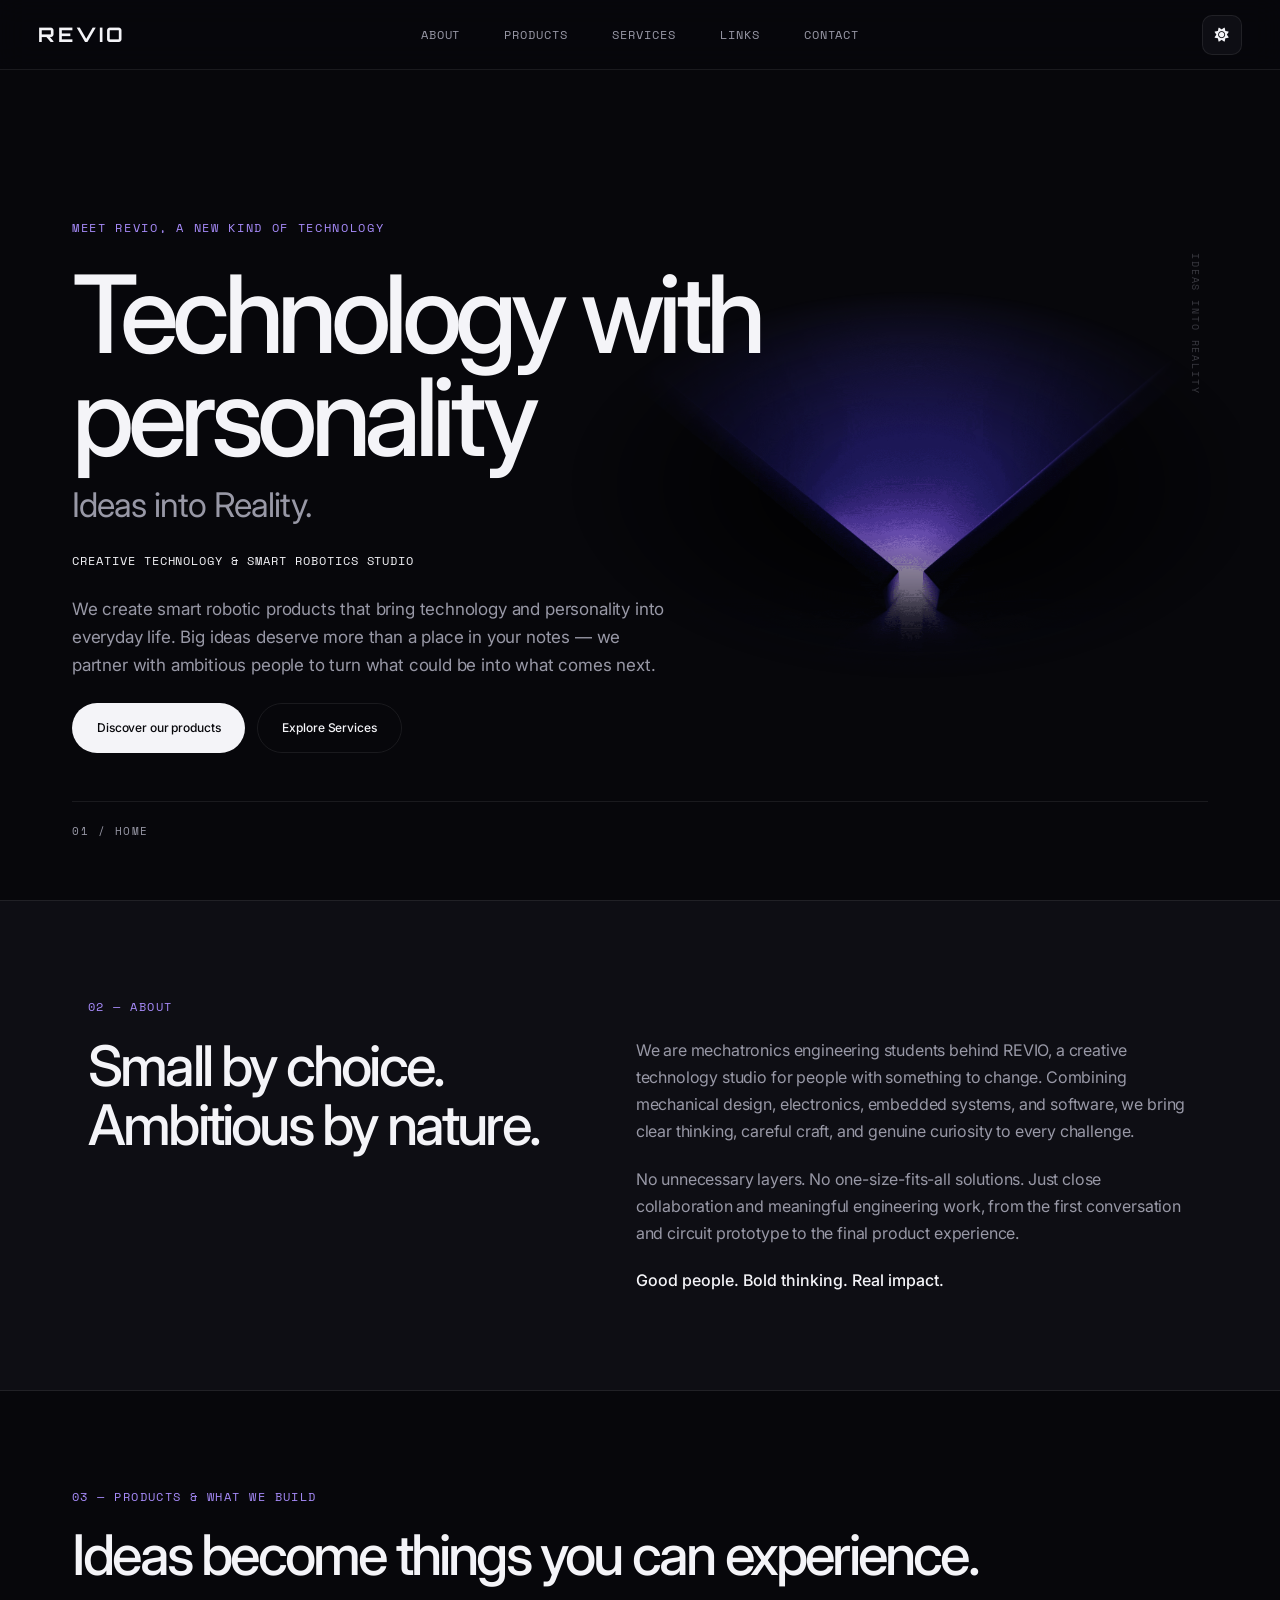
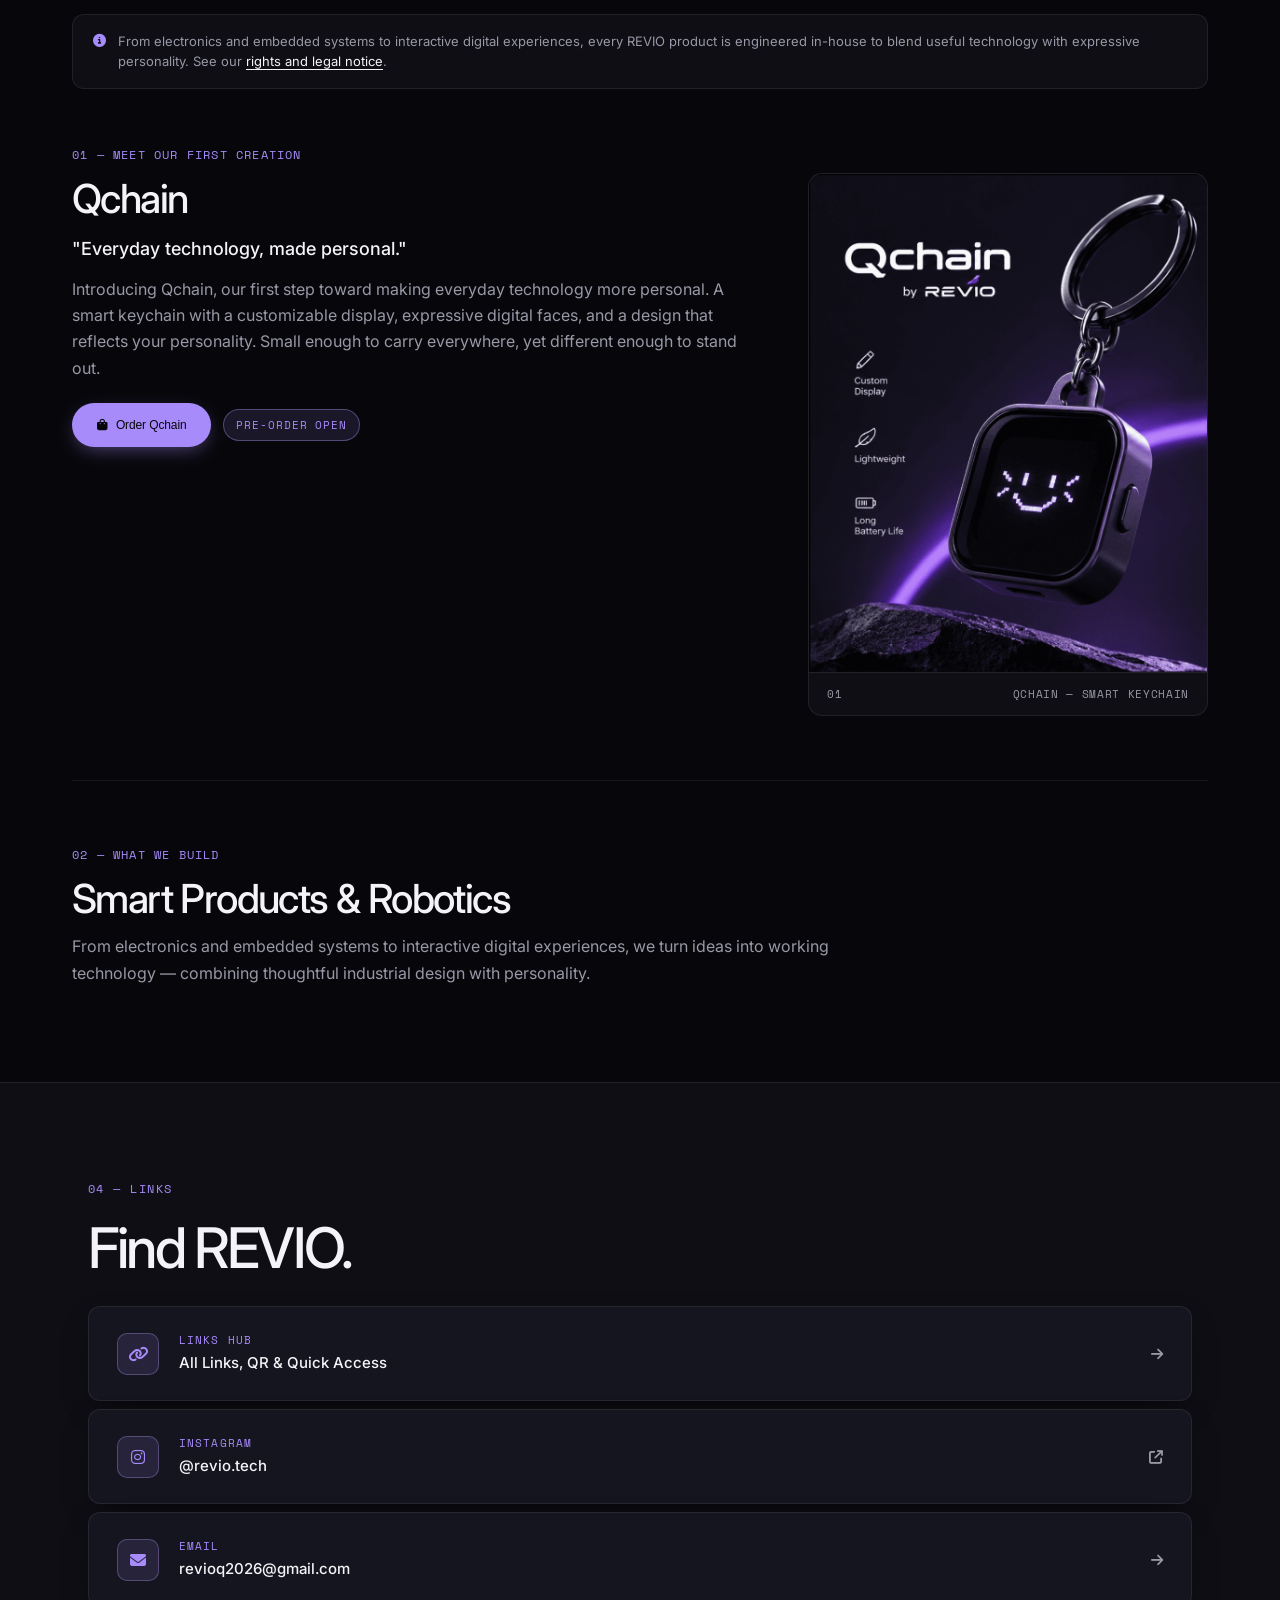
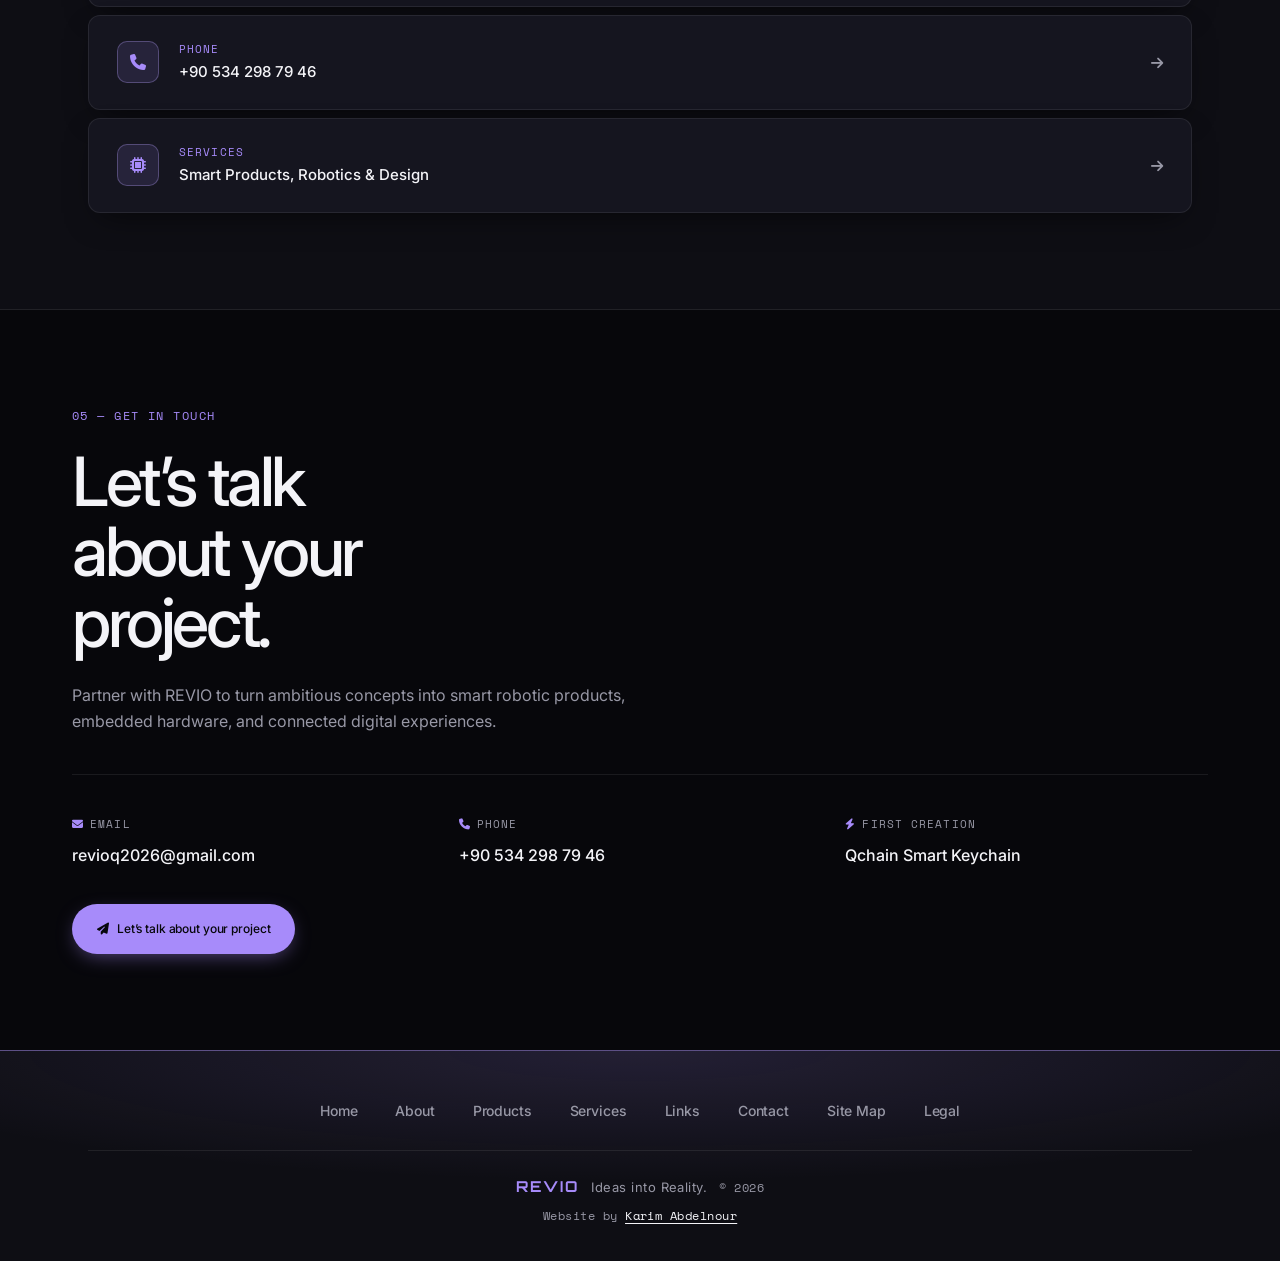
==== commit d7d13439: "Update index.html" ====
--- a/index.html
+++ b/index.html
@@ -102,7 +102,6 @@
         <h3 class="project-name">Qchain</h3>
         <p class="project-tagline">"Everyday technology, made personal."</p>
         <p class="project-desc">Introducing Qchain, our first step toward making everyday technology more personal. A smart keychain with a customizable display, expressive digital faces, and a design that reflects your personality. Small enough to carry everywhere, yet different enough to stand out.</p>
-        <div class="project-meta"><span>SMART KEYCHAIN</span><span>CUSTOMIZABLE DISPLAY</span><span>EXPRESSIVE FACES</span></div>
         <div class="project-actions">
           <button type="button" class="btn btn-accent" id="open-order-modal">
             <i class="fa-solid fa-bag-shopping" aria-hidden="true"></i> Order Qchain
@@ -124,7 +123,6 @@
         <span class="project-index">02 — WHAT WE BUILD</span>
         <h3 class="project-name">Smart Products &amp; Robotics</h3>
         <p class="project-desc">From electronics and embedded systems to interactive digital experiences, we turn ideas into working technology — combining thoughtful industrial design with personality.</p>
-        <div class="project-meta"><span>SMART DEVICES</span><span>ELECTRONICS</span><span>EMBEDDED SYSTEMS</span></div>
       </div>
     </article>
   </section>
